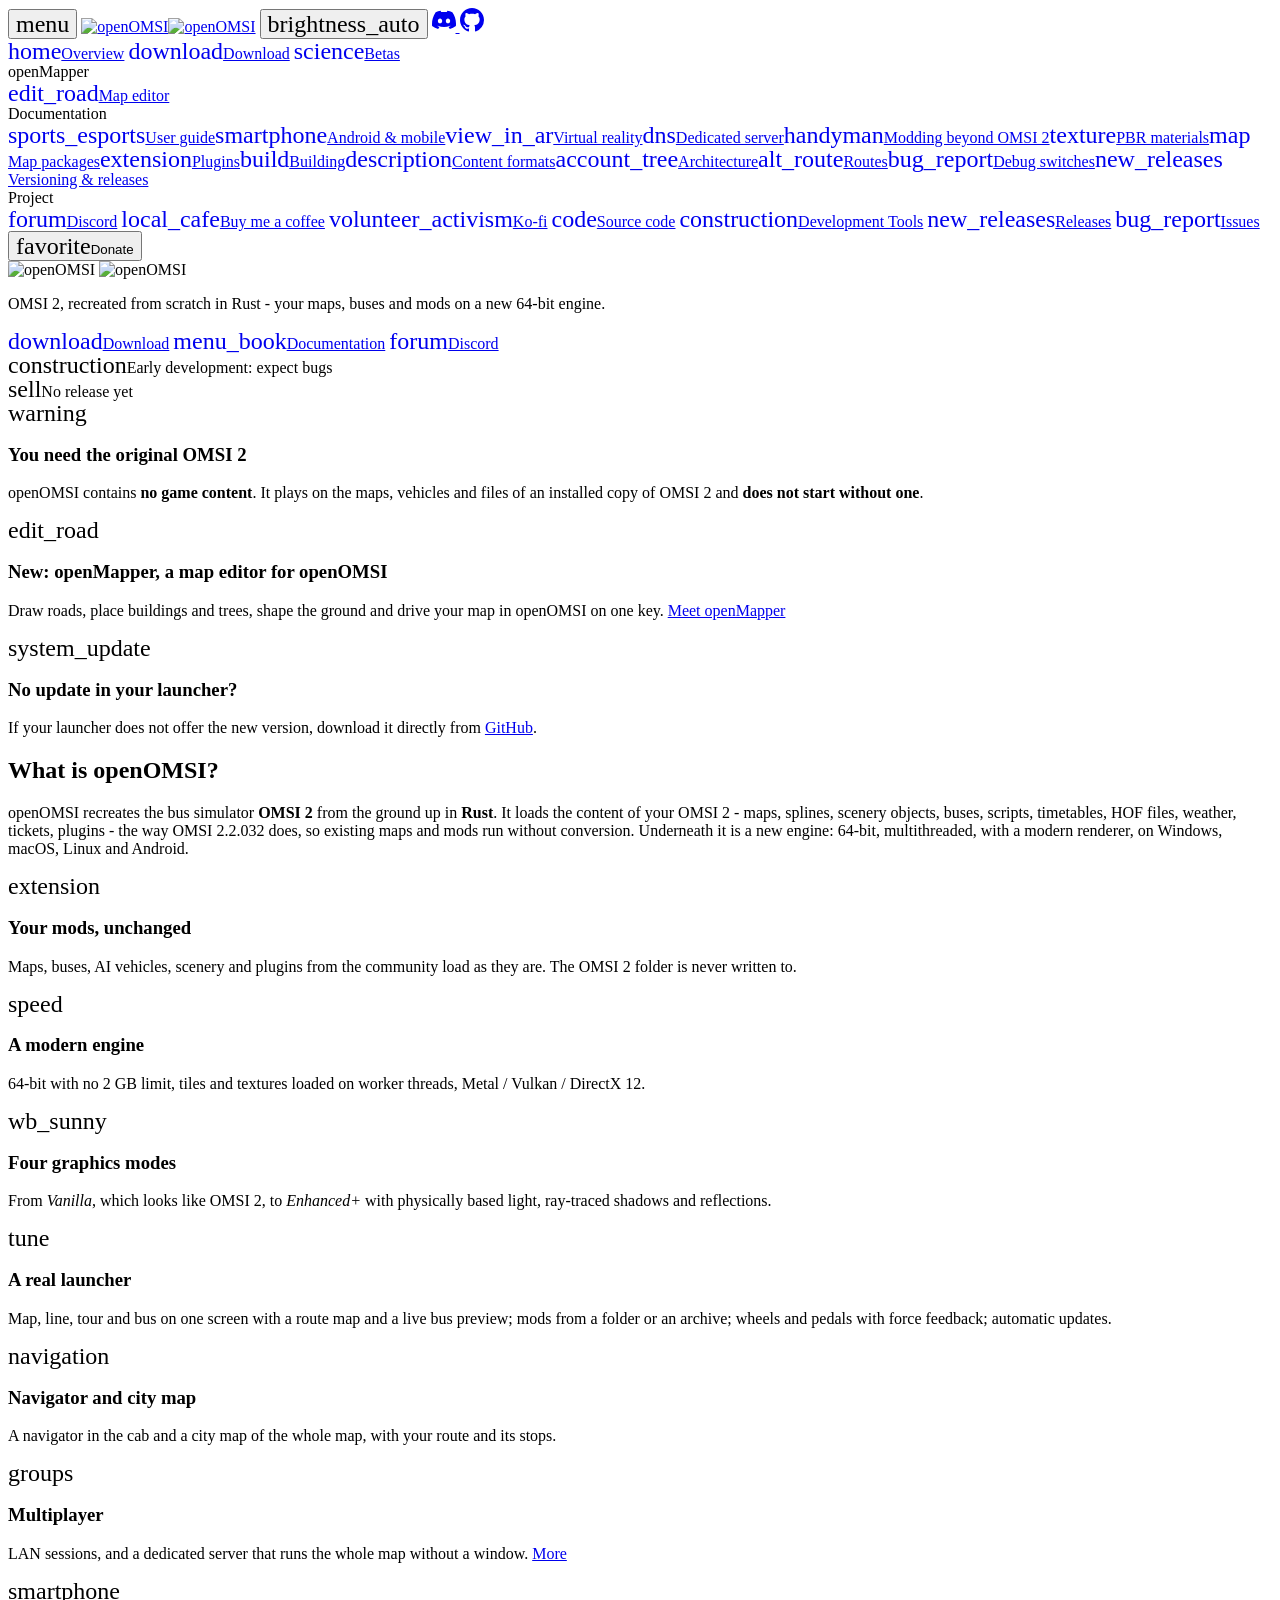
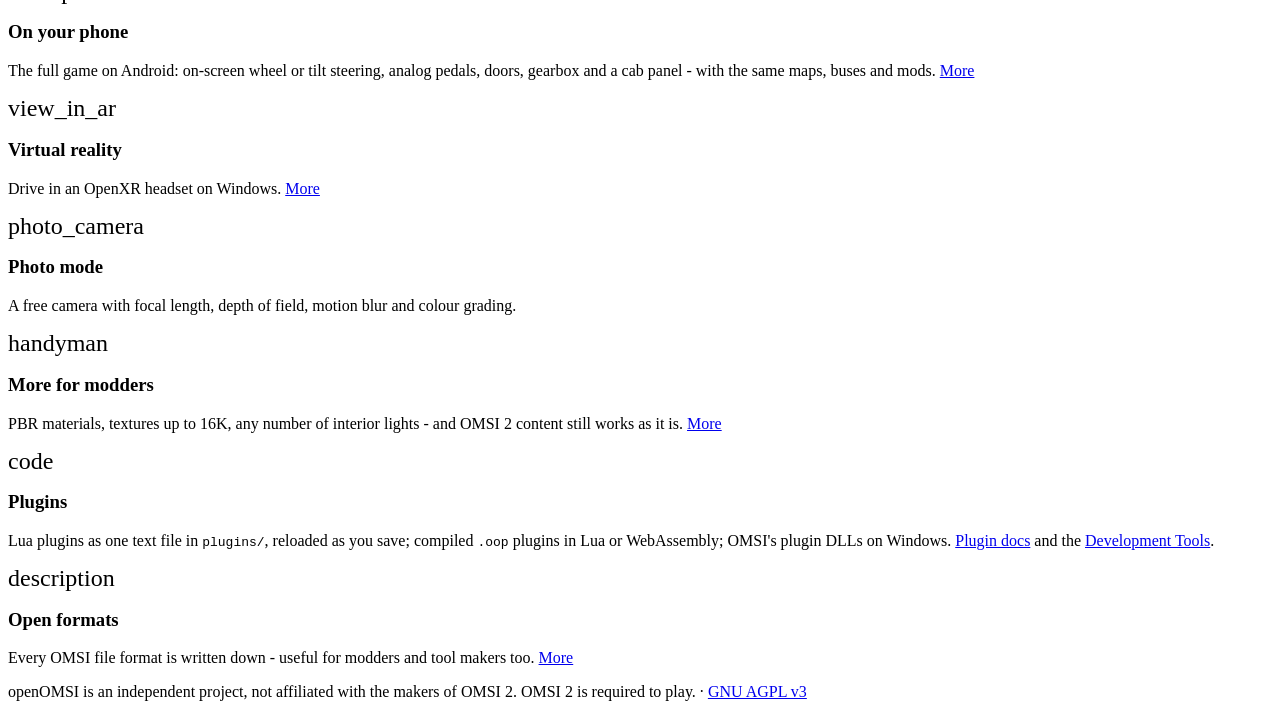
==== site/index.html @ 4a59f4c5 "Website: openMapper tab above Documentation, announcement on the overview" ====
<!doctype html>
<html lang="en">
<head>
<meta charset="utf-8">
<meta http-equiv="Content-Security-Policy" content="default-src 'self'; script-src 'self' https://cdn.jsdelivr.net/npm/marked@12.0.2/marked.min.js; style-src 'self' 'unsafe-inline' https://fonts.googleapis.com; font-src https://fonts.gstatic.com; img-src 'self' https:; connect-src 'self' https://api.github.com https://openomsi.savvabestbrother.workers.dev; object-src 'none'; base-uri 'none'; form-action 'none'">
<meta name="viewport" content="width=device-width, initial-scale=1">
<title>openOMSI</title>
<meta name="description" content="openOMSI: OMSI 2 recreated from scratch in Rust. Plays your OMSI 2 maps, buses and mods on a new 64-bit engine.">
<link rel="icon" type="image/svg+xml" href="assets/icon.svg">
<link rel="apple-touch-icon" href="assets/icon.png">
<link rel="preconnect" href="https://fonts.googleapis.com">
<link rel="preconnect" href="https://fonts.gstatic.com" crossorigin>
<link href="https://fonts.googleapis.com/css2?family=Inter:wght@100..900&family=Material+Icons&display=swap" rel="stylesheet">
<meta name="color-scheme" content="light dark">
<meta name="theme-color" content="#ffffff" media="(prefers-color-scheme: light)">
<meta name="theme-color" content="#1f2227" media="(prefers-color-scheme: dark)">
<script src="theme.js"></script>
<link rel="stylesheet" href="style.css">
</head>
<body>
<header class="appbar elevation-4">
  <button class="icon-btn" id="menu-btn" aria-label="Menu"><span class="material-icons">menu</span></button>
  <a href="#/" class="brand"><img class="logo-on-dark" src="assets/logos/openomsi-wordmark-light.svg" alt="openOMSI"><img class="logo-on-light" src="assets/logos/openomsi-wordmark-dark.svg" alt="openOMSI"></a>
  <span class="spacer"></span>
  <button class="icon-btn" id="theme-btn" type="button" aria-label="Theme" title="Theme"><span class="material-icons">brightness_auto</span></button>
  <a class="icon-btn" href="https://discord.gg/openomsi" aria-label="Discord" title="Discord">
    <svg viewBox="0 0 24 24" width="24" height="24" fill="currentColor" aria-hidden="true"><path d="M20.32 4.37A19.8 19.8 0 0 0 15.39 2.8a13.8 13.8 0 0 0-.63 1.3 18.4 18.4 0 0 0-5.52 0 13.2 13.2 0 0 0-.64-1.3 19.7 19.7 0 0 0-4.93 1.53C.53 9.05-.32 13.58.1 18.06a19.9 19.9 0 0 0 6.04 3.05 14.7 14.7 0 0 0 1.29-2.1 12.9 12.9 0 0 1-2.04-.97l.5-.39a14.2 14.2 0 0 0 12.22 0l.5.39c-.65.39-1.33.71-2.04.98.37.74.8 1.44 1.29 2.1a19.8 19.8 0 0 0 6.04-3.06c.5-5.18-.84-9.67-3.58-13.69zM8.02 15.33c-1.18 0-2.16-1.09-2.16-2.42s.95-2.42 2.16-2.42 2.18 1.09 2.16 2.42c0 1.33-.95 2.42-2.16 2.42zm7.97 0c-1.18 0-2.16-1.09-2.16-2.42s.95-2.42 2.16-2.42 2.18 1.09 2.16 2.42c0 1.33-.94 2.42-2.16 2.42z"/></svg>
  </a>
  <a class="icon-btn" href="https://github.com/openOMSI-org/openOMSI" aria-label="GitHub" title="GitHub">
    <svg viewBox="0 0 16 16" width="24" height="24" fill="currentColor" aria-hidden="true"><path d="M8 0C3.58 0 0 3.58 0 8c0 3.54 2.29 6.53 5.47 7.59.4.07.55-.17.55-.38 0-.19-.01-.82-.01-1.49-2.01.37-2.53-.49-2.69-.94-.09-.23-.48-.94-.82-1.13-.28-.15-.68-.52-.01-.53.63-.01 1.08.58 1.23.82.72 1.21 1.87.87 2.33.66.07-.52.28-.87.51-1.07-1.78-.2-3.64-.89-3.64-3.95 0-.87.31-1.59.82-2.15-.08-.2-.36-1.02.08-2.12 0 0 .67-.21 2.2.82.64-.18 1.32-.27 2-.27.68 0 1.36.09 2 .27 1.53-1.04 2.2-.82 2.2-.82.44 1.1.16 1.92.08 2.12.51.56.82 1.27.82 2.15 0 3.07-1.87 3.75-3.65 3.95.29.25.54.73.54 1.48 0 1.07-.01 1.93-.01 2.2 0 .21.15.46.55.38A8.013 8.013 0 0016 8c0-4.42-3.58-8-8-8z"/></svg>
  </a>
</header>

<nav class="drawer" id="drawer">
  <div class="drawer-section">
    <a href="#/" data-route="/"><span class="material-icons">home</span>Overview</a>
    <a href="#/download" data-route="/download"><span class="material-icons">download</span>Download</a>
    <a href="#/beta" data-route="/beta"><span class="material-icons">science</span>Betas</a>
  </div>
  <div class="drawer-subheader">openMapper</div>
  <div class="drawer-section">
    <a href="#/mapper" data-route="/mapper"><span class="material-icons">edit_road</span>Map editor</a>
  </div>
  <div class="drawer-subheader">Documentation</div>
  <div class="drawer-section" id="doc-links"></div>
  <div class="drawer-subheader">Project</div>
  <div class="drawer-section">
    <a href="https://discord.gg/openomsi"><span class="material-icons">forum</span>Discord</a>
    <a href="https://buymeacoffee.com/usonskyyy" target="_blank" rel="noopener"><span class="material-icons">local_cafe</span>Buy me a coffee</a>
    <a href="https://ko-fi.com/usonance" target="_blank" rel="noopener"><span class="material-icons">volunteer_activism</span>Ko-fi</a>
    <a href="https://github.com/openOMSI-org/openOMSI"><span class="material-icons">code</span>Source code</a>
    <a href="https://github.com/openOMSI-org/openOMSI-Development-Tools"><span class="material-icons">construction</span>Development Tools</a>
    <a href="#/releases" data-route="/releases"><span class="material-icons">new_releases</span>Releases</a>
    <a href="#/issues" data-route="/issues"><span class="material-icons">bug_report</span>Issues</a>
  </div>
</nav>
<div class="scrim" id="scrim"></div>

<div class="donate" id="donate">
  <div class="donate-menu elevation-4" id="donate-menu" role="menu" aria-labelledby="donate-button" hidden>
    <a role="menuitem" href="https://buymeacoffee.com/usonskyyy" target="_blank" rel="noopener"><span class="donate-icon" aria-hidden="true">☕</span>Buy Me a Coffee</a>
    <a role="menuitem" href="https://ko-fi.com/usonance" target="_blank" rel="noopener"><span class="material-icons donate-icon" aria-hidden="true">volunteer_activism</span>Ko-fi</a>
  </div>
  <button class="donate-fab elevation-4" id="donate-button" type="button" aria-haspopup="menu" aria-expanded="false" aria-controls="donate-menu" title="Support openOMSI">
    <span class="material-icons" aria-hidden="true">favorite</span><span class="donate-text">Donate</span>
  </button>
</div>

<main id="main">
  <div id="view"></div>
  <footer class="footer">
    openOMSI is an independent project, not affiliated with the makers of OMSI 2.
    OMSI&nbsp;2 is required to play. · <a href="https://github.com/openOMSI-org/openOMSI/blob/main/LICENSE">GNU AGPL v3</a>
  </footer>
</main>

<template id="home">
  <section class="hero">
    <img class="hero-logo logo-on-dark" src="assets/logos/openomsi-wordmark-light.svg" alt="openOMSI">
    <img class="hero-logo logo-on-light" src="assets/logos/openomsi-wordmark-dark.svg" alt="openOMSI">
    <p class="hero-text">OMSI&nbsp;2, recreated from scratch in Rust - your maps, buses and mods on a new 64-bit engine.</p>
    <div class="hero-actions">
      <a class="btn btn-contained" href="#/download"><span class="material-icons">download</span>Download</a>
      <a class="btn btn-outlined" href="#/docs/USER_GUIDE"><span class="material-icons">menu_book</span>Documentation</a>
      <a class="btn btn-outlined btn-discord" href="https://discord.gg/openomsi"><span class="material-icons">forum</span>Discord</a>
    </div>
    <div class="chip chip-warn"><span class="material-icons">construction</span><span>Early development: expect bugs</span></div>
    <div class="chip" id="version-chip"><span class="material-icons">sell</span><span>latest version…</span></div>
    <div class="chip chip-live" id="players-chip" hidden><span class="material-icons">sports_esports</span><span></span></div>
  </section>

  <div class="content">
    <div class="card card-warning elevation-2">
      <span class="material-icons card-icon">warning</span>
      <div>
        <h3>You need the original OMSI&nbsp;2</h3>
        <p>openOMSI contains <b>no game content</b>. It plays on the maps, vehicles and files of an installed
        copy of OMSI&nbsp;2 and <b>does not start without one</b>.</p>
      </div>
    </div>
    <div class="card card-warning elevation-2">
      <span class="material-icons card-icon">edit_road</span>
      <div><h3>New: openMapper, a map editor for openOMSI</h3><p>Draw roads, place buildings and trees, shape the ground and drive your map in openOMSI on one key. <a href="#/mapper">Meet openMapper</a></p></div>
    </div>
    <div class="card card-warning elevation-2">
      <span class="material-icons card-icon">system_update</span>
      <div><h3>No update in your launcher?</h3><p>If your launcher does not offer the new version, download it directly from <a href="https://github.com/openOMSI-org/openOMSI/releases/latest">GitHub</a>.</p></div>
    </div>

    <h2 class="section-title">What is openOMSI?</h2>
    <p class="lead">openOMSI recreates the bus simulator <b>OMSI&nbsp;2</b> from the ground up in
    <b>Rust</b>. It loads the content of your OMSI&nbsp;2 - maps, splines, scenery objects, buses, scripts,
    timetables, HOF files, weather, tickets, plugins - the way OMSI&nbsp;2.2.032 does, so existing maps and
    mods run without conversion. Underneath it is a new engine: 64-bit, multithreaded, with a modern renderer,
    on Windows, macOS, Linux and Android.</p>

    <div class="grid">
      <div class="card elevation-1"><span class="material-icons card-icon">extension</span><h3>Your mods, unchanged</h3><p>Maps, buses, AI vehicles, scenery and plugins from the community load as they are. The OMSI&nbsp;2 folder is never written to.</p></div>
      <div class="card elevation-1"><span class="material-icons card-icon">speed</span><h3>A modern engine</h3><p>64-bit with no 2&nbsp;GB limit, tiles and textures loaded on worker threads, Metal / Vulkan / DirectX&nbsp;12.</p></div>
      <div class="card elevation-1"><span class="material-icons card-icon">wb_sunny</span><h3>Four graphics modes</h3><p>From <i>Vanilla</i>, which looks like OMSI&nbsp;2, to <i>Enhanced+</i> with physically based light, ray-traced shadows and reflections.</p></div>
      <div class="card elevation-1"><span class="material-icons card-icon">tune</span><h3>A real launcher</h3><p>Map, line, tour and bus on one screen with a route map and a live bus preview; mods from a folder or an archive; wheels and pedals with force feedback; automatic updates.</p></div>
      <div class="card elevation-1"><span class="material-icons card-icon">navigation</span><h3>Navigator and city map</h3><p>A navigator in the cab and a city map of the whole map, with your route and its stops.</p></div>
      <div class="card elevation-1"><span class="material-icons card-icon">groups</span><h3>Multiplayer</h3><p>LAN sessions, and a dedicated server that runs the whole map without a window. <a href="#/docs/SERVER">More</a></p></div>
      <div class="card elevation-1"><span class="material-icons card-icon">smartphone</span><h3>On your phone</h3><p>The full game on Android: on-screen wheel or tilt steering, analog pedals, doors, gearbox and a cab panel - with the same maps, buses and mods. <a href="#/docs/ANDROID">More</a></p></div>
      <div class="card elevation-1"><span class="material-icons card-icon">view_in_ar</span><h3>Virtual reality</h3><p>Drive in an OpenXR headset on Windows. <a href="#/docs/VR">More</a></p></div>
      <div class="card elevation-1"><span class="material-icons card-icon">photo_camera</span><h3>Photo mode</h3><p>A free camera with focal length, depth of field, motion blur and colour grading.</p></div>
      <div class="card elevation-1"><span class="material-icons card-icon">handyman</span><h3>More for modders</h3><p>PBR materials, textures up to 16K, any number of interior lights - and OMSI&nbsp;2 content still works as it is. <a href="#/docs/MODDING">More</a></p></div>
      <div class="card elevation-1"><span class="material-icons card-icon">code</span><h3>Plugins</h3><p>Lua plugins as one text file in <code>plugins/</code>, reloaded as you save; compiled <code>.oop</code> plugins in Lua or WebAssembly; OMSI's plugin DLLs on Windows. <a href="#/docs/PLUGINS">Plugin docs</a> and the <a href="https://github.com/openOMSI-org/openOMSI-Development-Tools">Development Tools</a>.</p></div>
      <div class="card elevation-1"><span class="material-icons card-icon">description</span><h3>Open formats</h3><p>Every OMSI file format is written down - useful for modders and tool makers too. <a href="#/docs/FORMATS">More</a></p></div>
    </div>
  </div>
</template>

<template id="mapper">
  <div class="content">
    <h1>openMapper</h1>
    <p class="lead">A simple map editor for openOMSI. Draw roads with a couple of clicks, place buildings and trees from a visual catalogue, shape and paint the ground, and drive your map in openOMSI with a single button. It is built for anyone to pick up, not just experienced map makers.</p>
    <div class="card card-warning elevation-2">
      <span class="material-icons card-icon">construction</span>
      <div><h3>Early release: expect bugs</h3><p>openMapper is new. Things may be missing, broken or change between versions, and a map you care about deserves a copy (saving keeps the last ten versions). Report problems on <a href="https://github.com/openOMSI-org/openMapper/issues">GitHub</a> or on <a href="https://discord.gg/openomsi">Discord</a>.</p></div>
    </div>
    <div class="card card-warning elevation-2">
      <span class="material-icons card-icon">warning</span>
      <div><h3>You need the original OMSI&nbsp;2</h3><p>Maps are built from the content of an installed OMSI&nbsp;2 (Steam or retail), which is never written to. Maps and imported assets go into openOMSI's content folder.</p></div>
    </div>

    <h2 class="section-title">What it can do</h2>
    <div class="grid">
      <div class="card elevation-1"><span class="material-icons card-icon">edit_road</span><h3>Roads and junctions</h3><p>Two clicks make a road; junctions, traffic lights, crossings, switches and roundabouts come by themselves.</p></div>
      <div class="card elevation-1"><span class="material-icons card-icon">park</span><h3>Objects and plants</h3><p>A visual catalogue of the installation's buildings, trees and splines, lining up with roads, and a plant brush.</p></div>
      <div class="card elevation-1"><span class="material-icons card-icon">terrain</span><h3>Terrain and paint</h3><p>Sculpting brushes, ramps, height maps, ground texture painting, tiles and water.</p></div>
      <div class="card elevation-1"><span class="material-icons card-icon">public</span><h3>Real places</h3><p>Satellite imagery, terrain heights and OpenStreetMap: roads, stops, lines, buildings, trees and water.</p></div>
      <div class="card elevation-1"><span class="material-icons card-icon">alt_route</span><h3>Lines and traffic</h3><p>Timetable, tours, depot files, AI traffic and paths.</p></div>
      <div class="card elevation-1"><span class="material-icons card-icon">view_in_ar</span><h3>Your own models</h3><p>Import glTF, FBX, OBJ and more, edit meshes, make materials and PBR maps, and export.</p></div>
      <div class="card elevation-1"><span class="material-icons card-icon">play_circle</span><h3>Check and drive</h3><p>A map check, the game's own checks, safe saving with earlier versions, and a test drive in openOMSI on one key (<code>F5</code>).</p></div>
    </div>

    <h2 class="section-title">Download</h2>
    <p class="lead" id="mp-version">Loading the latest release…</p>
    <div class="grid" id="mp-grid"></div>
    <ul class="steps">
      <li><b>Windows:</b> unpack the zip and run <code>openmapper.exe</code>. Nothing else is needed.</li>
      <li><b>macOS:</b> unpack the zip and move <code>openMapper.app</code> to Applications. The app is not notarised: the first time, right-click it and choose <i>Open</i>.</li>
      <li><b>Linux:</b> unpack the archive and run <code>./openmapper</code>. It needs GTK 3 for the file dialogs and a Vulkan or OpenGL driver.</li>
    </ul>

    <h2 class="section-title">Learn more</h2>
    <p>
      <a class="btn btn-contained" href="https://github.com/openOMSI-org/openMapper/blob/main/docs/TUTORIAL.md"><span class="material-icons">school</span>Your first map</a>
      <a class="btn btn-outlined" href="https://github.com/openOMSI-org/openMapper/blob/main/docs/FEATURES.md"><span class="material-icons">list</span>All features and controls</a>
      <a class="btn btn-outlined" href="https://github.com/openOMSI-org/openMapper"><span class="material-icons">code</span>Source code</a>
      <a class="btn btn-outlined" href="https://github.com/openOMSI-org/openMapper/releases"><span class="material-icons">new_releases</span>Releases</a>
    </p>
  </div>
</template>

<template id="download">
  <div class="content">
    <h1>Download</h1>
    <p class="lead" id="dl-channel">The stable release is recommended for everyday use. To try upcoming changes, visit <a href="#/beta">Beta downloads</a>.</p>
    <div class="card card-warning elevation-2">
      <span class="material-icons card-icon">construction</span>
      <div><h3 id="dl-warning-title">Early development: expect bugs</h3><p id="dl-warning-text">openOMSI is in an early stage of development. Things may be missing or broken, and may change between versions. Please report problems on the <a href="#/issues">Issues</a> page.</p></div>
    </div>
    <div class="card card-warning elevation-2">
      <span class="material-icons card-icon">warning</span>
      <div><h3>OMSI&nbsp;2 is required</h3><p>Install the original OMSI&nbsp;2 first. The launcher usually finds it; if not, choose its folder (the one with <code>maps</code> and <code>Vehicles</code>) under <b>Setup</b>.</p></div>
    </div>
    <div class="card card-warning elevation-2">
      <span class="material-icons card-icon">system_update</span>
      <div><h3>No update in your launcher?</h3><p>If your launcher does not offer the new version, download it directly from <a id="dl-github" href="https://github.com/openOMSI-org/openOMSI/releases/latest">GitHub</a>.</p></div>
    </div>
    <p class="lead" id="dl-version">Loading the latest release…</p>
    <div class="grid" id="dl-grid"></div>
    <h2 class="section-title">Installing</h2>
    <ul class="steps">
      <li><b>Windows:</b> run the setup: it installs openOMSI for you, with no administrator rights. The <i>Portable .zip</i> goes into a folder of your own (not <code>Program Files</code>); run <code>openomsi.exe</code> there. SmartScreen may warn about an unknown app: <i>More info</i> → <i>Run anyway</i>. Not sure which one? Almost every PC is <b>x64</b>; <b>ARM</b> is only for Snapdragon laptops.</li>
      <li><b>macOS:</b> open the <code>.dmg</code>, drag <code>openOMSI.app</code> onto Applications and open it. The first time macOS may refuse an app from the internet: right-click → <i>Open</i> → <i>Open</i>, or run <code>xattr -dr com.apple.quarantine openOMSI.app</code> once. <b>Apple silicon</b> for M1 and newer, <b>Intel</b> for older Macs.</li>
      <li><b>Linux:</b> unpack and run <code>./openomsi</code> (<code>chmod +x openomsi</code> if it does not start). Needs Vulkan or OpenGL drivers and <b>WebKitGTK 4.1</b> for the launcher window (<code>libwebkit2gtk-4.1-0</code> on Debian/Ubuntu, <code>webkit2gtk4.1</code> on Fedora, <code>webkit2gtk-4.1</code> on Arch).</li>
      <li><b>Android:</b> install the <code>.apk</code>, allow access to all files, copy the whole OMSI&nbsp;2 folder to <code>openOMSI/OMSI 2</code> on the phone - see <a href="#/docs/ANDROID">Android</a>.</li>
      <li><b>Dedicated server:</b> only for hosting a multiplayer session without playing on that machine - to play, take the game above. See <a href="#/docs/SERVER">Dedicated server</a>.</li>
      <li>Mods are installed on the launcher's <b>Mods</b> page (a folder, <code>.zip</code>, <code>.7z</code> or <code>.rar</code>) or put into the <code>Mods</code> folder next to the game. The original OMSI&nbsp;2 folder is never changed.</li>
      <li>Updates: the launcher offers new versions at the start. <b>Settings → General → Updates</b> chooses Stable or Beta.</li>
    </ul>
    <p>All versions: <a href="#/releases">Releases</a>. Versions are numbered <code>MAJOR.MINOR.PATCH</code> - see <a href="#/docs/VERSIONING">Versioning</a>.</p>
  </div>
</template>

<script src="https://cdn.jsdelivr.net/npm/marked@12.0.2/marked.min.js" integrity="sha384-/TQbtLCAerC3jgaim+N78RZSDYV7ryeoBCVqTuzRrFec2akfBkHS7ACQ3PQhvMVi" crossorigin="anonymous"></script>
<script src="app.js"></script>
</body>
</html>
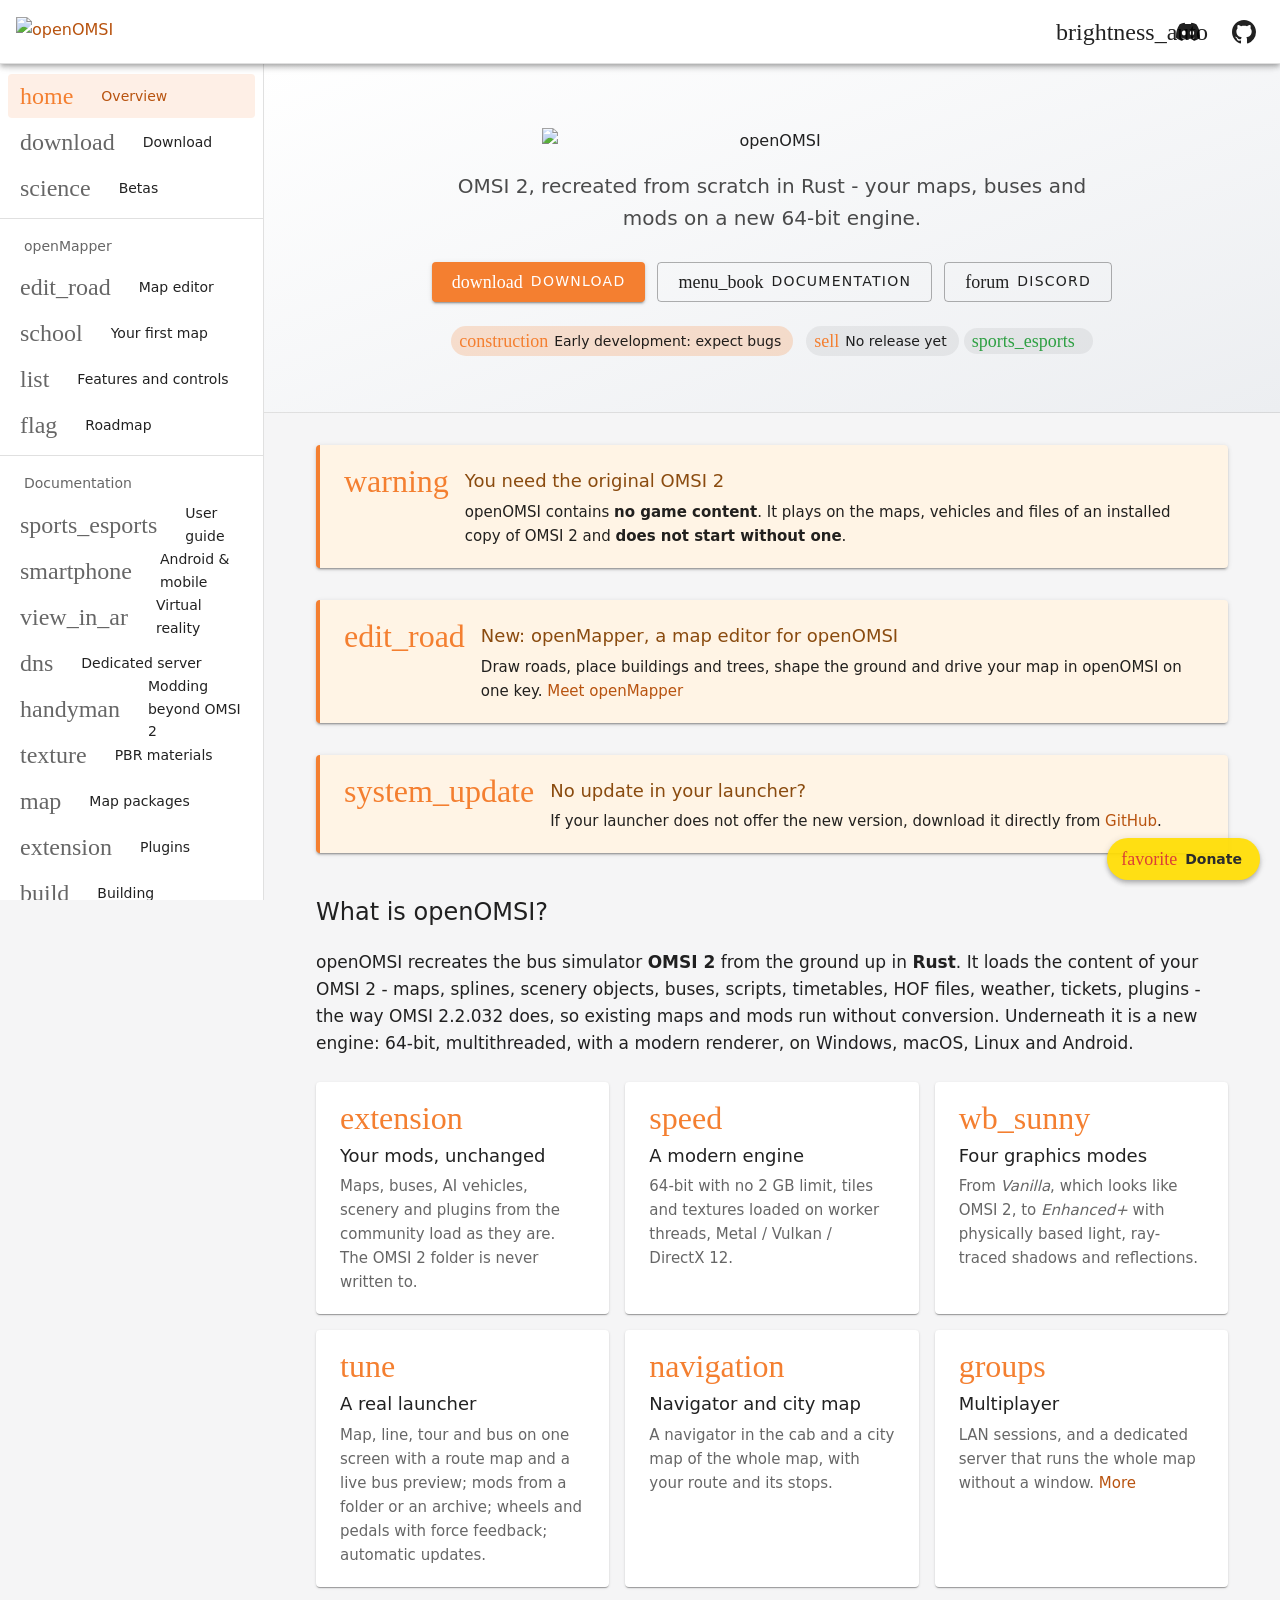
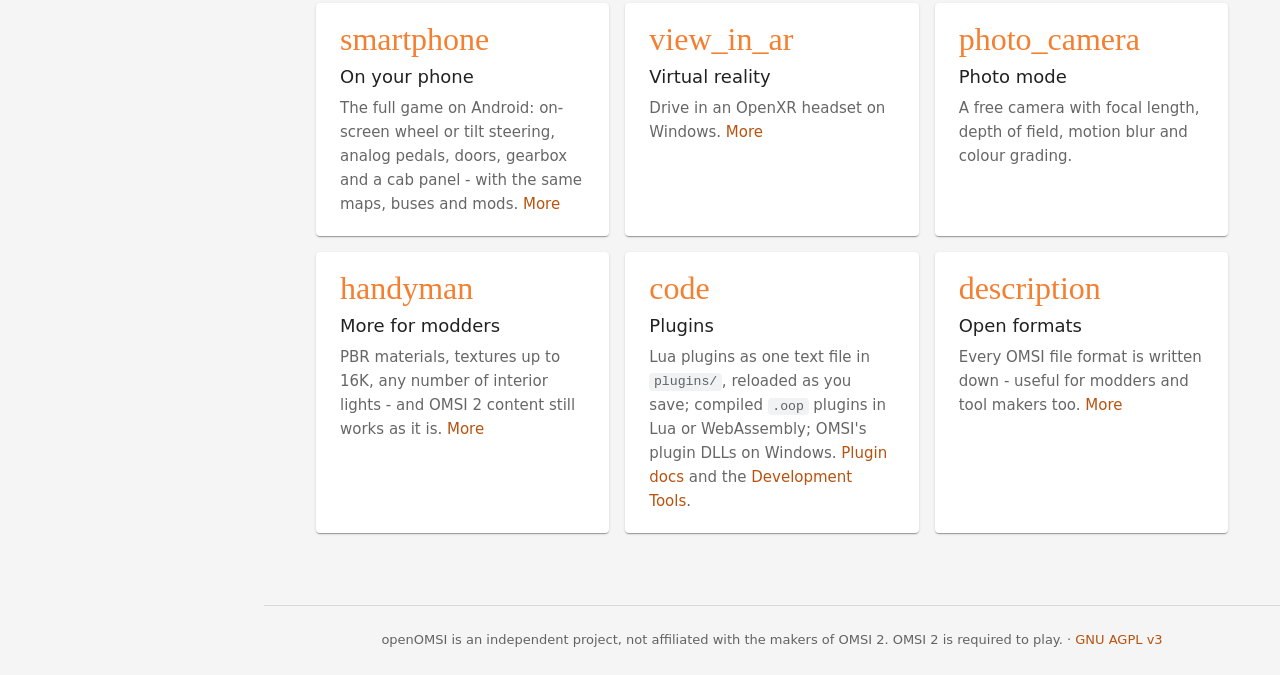
==== commit 87efb53c: "Website: openMapper docs pages, New markers that expire on 2026-11-23" ====
--- a/site/index.html
+++ b/site/index.html
@@ -2,7 +2,7 @@
 <html lang="en">
 <head>
 <meta charset="utf-8">
-<meta http-equiv="Content-Security-Policy" content="default-src 'self'; script-src 'self' https://cdn.jsdelivr.net/npm/marked@12.0.2/marked.min.js; style-src 'self' 'unsafe-inline' https://fonts.googleapis.com; font-src https://fonts.gstatic.com; img-src 'self' https:; connect-src 'self' https://api.github.com https://openomsi.savvabestbrother.workers.dev; object-src 'none'; base-uri 'none'; form-action 'none'">
+<meta http-equiv="Content-Security-Policy" content="default-src 'self'; script-src 'self' https://cdn.jsdelivr.net/npm/marked@12.0.2/marked.min.js; style-src 'self' 'unsafe-inline' https://fonts.googleapis.com; font-src https://fonts.gstatic.com; img-src 'self' https:; connect-src 'self' https://api.github.com https://raw.githubusercontent.com https://openomsi.savvabestbrother.workers.dev; object-src 'none'; base-uri 'none'; form-action 'none'">
 <meta name="viewport" content="width=device-width, initial-scale=1">
 <title>openOMSI</title>
 <meta name="description" content="openOMSI: OMSI 2 recreated from scratch in Rust. Plays your OMSI 2 maps, buses and mods on a new 64-bit engine.">
@@ -38,8 +38,8 @@
     <a href="#/beta" data-route="/beta"><span class="material-icons">science</span>Betas</a>
   </div>
   <div class="drawer-subheader">openMapper</div>
-  <div class="drawer-section">
-    <a href="#/mapper" data-route="/mapper"><span class="material-icons">edit_road</span>Map editor</a>
+  <div class="drawer-section" id="mapper-links">
+    <a href="#/mapper" data-route="/mapper"><span class="material-icons">edit_road</span>Map editor<span class="new-badge" id="mapper-badge" hidden>New</span></a>
   </div>
   <div class="drawer-subheader">Documentation</div>
   <div class="drawer-section" id="doc-links"></div>
@@ -98,7 +98,7 @@
         copy of OMSI&nbsp;2 and <b>does not start without one</b>.</p>
       </div>
     </div>
-    <div class="card card-warning elevation-2">
+    <div class="card card-warning elevation-2" id="mapper-news" hidden>
       <span class="material-icons card-icon">edit_road</span>
       <div><h3>New: openMapper, a map editor for openOMSI</h3><p>Draw roads, place buildings and trees, shape the ground and drive your map in openOMSI on one key. <a href="#/mapper">Meet openMapper</a></p></div>
     </div>
@@ -166,8 +166,8 @@
 
     <h2 class="section-title">Learn more</h2>
     <p>
-      <a class="btn btn-contained" href="https://github.com/openOMSI-org/openMapper/blob/main/docs/TUTORIAL.md"><span class="material-icons">school</span>Your first map</a>
-      <a class="btn btn-outlined" href="https://github.com/openOMSI-org/openMapper/blob/main/docs/FEATURES.md"><span class="material-icons">list</span>All features and controls</a>
+      <a class="btn btn-contained" href="#/mapper/docs/TUTORIAL"><span class="material-icons">school</span>Your first map</a>
+      <a class="btn btn-outlined" href="#/mapper/docs/FEATURES"><span class="material-icons">list</span>All features and controls</a>
       <a class="btn btn-outlined" href="https://github.com/openOMSI-org/openMapper"><span class="material-icons">code</span>Source code</a>
       <a class="btn btn-outlined" href="https://github.com/openOMSI-org/openMapper/releases"><span class="material-icons">new_releases</span>Releases</a>
     </p>
--- a/site/style.css
+++ b/site/style.css
@@ -0,0 +1,317 @@
+/* openOMSI website - Material Design 2 */
+:root {
+  --primary: #f47f30;
+  --primary-dark: #d9661a;
+  --on-primary: #fff;
+  --surface: #ffffff;
+  --background: #f5f5f6;
+  --on-surface: rgba(0, 0, 0, .87);
+  --on-surface-solid: #000;
+  --secondary-text: rgba(0, 0, 0, .6);
+  --divider: rgba(0, 0, 0, .12);
+  --code-bg: #f1f2f4;
+  --warning-bg: #fff4e5;
+  --warning-fg: #8a4b0f;
+  --hover: rgba(0, 0, 0, .05);
+  --selected: rgba(244, 127, 48, .12);
+  /* text in the brand colour: #d9661a is only 3.2:1 on white, this one 4.9:1 */
+  --link: #b8530f;
+  --accent-text: #b8530f;
+  --appbar: #ffffff;
+  --appbar-fg: rgba(0, 0, 0, .87);
+  --appbar-border: rgba(0, 0, 0, .12);
+  --hero-bg: linear-gradient(160deg, #ffffff 0%, #eceef1 100%);
+  --hero-fg: rgba(0, 0, 0, .87);
+  --hero-sub: rgba(0, 0, 0, .7);
+  --chip-bg: rgba(0, 0, 0, .06);
+  --outline: rgba(0, 0, 0, .3);
+  /* GitHub label colours are mixed towards this for their text, so a pale label
+     (enhancement, question) stays readable on white and a dark one on black */
+  --label-ink: #000;
+  --st-closed: #8250df;
+  --logo-on-dark: none;
+  --logo-on-light: block;
+  --drawer-w: 264px;
+  color-scheme: light;
+}
+/* dark: by the system setting unless the visitor picked light, or picked dark */
+@media (prefers-color-scheme: dark) {
+  :root:not([data-theme="light"]) {
+    --surface: #24272c;
+    --background: #181a1e;
+    --on-surface: rgba(255, 255, 255, .87);
+    --on-surface-solid: #fff;
+    --secondary-text: rgba(255, 255, 255, .64);
+    --divider: rgba(255, 255, 255, .12);
+    --code-bg: #2d3138;
+    --warning-bg: #3a2a18;
+    --warning-fg: #ffc48f;
+    --hover: rgba(255, 255, 255, .06);
+    --selected: rgba(244, 127, 48, .16);
+    --link: #f8924d;
+    --accent-text: #f8924d;
+    --appbar: #1f2227;
+    --appbar-fg: #fff;
+    --appbar-border: transparent;
+    --hero-bg: linear-gradient(160deg, #2d3138 0%, #14161a 100%);
+    --hero-fg: #fff;
+    --hero-sub: rgba(255, 255, 255, .85);
+    --chip-bg: rgba(255, 255, 255, .12);
+    --outline: rgba(255, 255, 255, .5);
+    --label-ink: #fff;
+    --st-closed: #a371f7;
+    --logo-on-dark: block;
+    --logo-on-light: none;
+    color-scheme: dark;
+  }
+}
+:root[data-theme="dark"] {
+  --surface: #24272c;
+  --background: #181a1e;
+  --on-surface: rgba(255, 255, 255, .87);
+  --on-surface-solid: #fff;
+  --secondary-text: rgba(255, 255, 255, .64);
+  --divider: rgba(255, 255, 255, .12);
+  --code-bg: #2d3138;
+  --warning-bg: #3a2a18;
+  --warning-fg: #ffc48f;
+  --hover: rgba(255, 255, 255, .06);
+  --selected: rgba(244, 127, 48, .16);
+  --link: #f8924d;
+  --accent-text: #f8924d;
+  --appbar: #1f2227;
+  --appbar-fg: #fff;
+  --appbar-border: transparent;
+  --hero-bg: linear-gradient(160deg, #2d3138 0%, #14161a 100%);
+  --hero-fg: #fff;
+  --hero-sub: rgba(255, 255, 255, .85);
+  --chip-bg: rgba(255, 255, 255, .12);
+  --outline: rgba(255, 255, 255, .5);
+  --label-ink: #fff;
+  --st-closed: #a371f7;
+  --logo-on-dark: block;
+  --logo-on-light: none;
+  color-scheme: dark;
+}
+* { box-sizing: border-box; }
+html { scroll-padding-top: 80px; }
+body {
+  margin: 0;
+  font: 400 16px/1.6 Inter, system-ui, sans-serif;
+  color: var(--on-surface);
+  background: var(--background);
+  -webkit-font-smoothing: antialiased;
+}
+a { color: var(--link); text-decoration: none; }
+a:hover { text-decoration: underline; }
+code, pre { font-family: ui-monospace, "SF Mono", Menlo, Consolas, monospace; font-size: .88em; }
+code { background: var(--code-bg); padding: .1em .35em; border-radius: 4px; }
+pre { background: var(--code-bg); padding: 14px 16px; border-radius: 4px; overflow-x: auto; line-height: 1.45; max-width: 100%; }
+pre code { background: none; padding: 0; overflow-wrap: normal; }
+img, video { max-width: 100%; height: auto; }
+.logo-on-dark { display: var(--logo-on-dark) !important; }
+.logo-on-light { display: var(--logo-on-light) !important; }
+.material-icons { font-size: 24px; line-height: 1; vertical-align: middle; }
+.elevation-1 { box-shadow: 0 2px 1px -1px rgba(0,0,0,.2), 0 1px 1px 0 rgba(0,0,0,.14), 0 1px 3px 0 rgba(0,0,0,.12); }
+.elevation-2 { box-shadow: 0 3px 1px -2px rgba(0,0,0,.2), 0 2px 2px 0 rgba(0,0,0,.14), 0 1px 5px 0 rgba(0,0,0,.12); }
+.elevation-4 { box-shadow: 0 2px 4px -1px rgba(0,0,0,.2), 0 4px 5px 0 rgba(0,0,0,.14), 0 1px 10px 0 rgba(0,0,0,.12); }
+
+/* top app bar */
+.appbar {
+  position: fixed; inset: 0 0 auto 0; height: 64px; z-index: 20;
+  display: flex; align-items: center; gap: 8px; padding: 0 12px;
+  background: var(--appbar); color: var(--appbar-fg); border-bottom: 1px solid var(--appbar-border);
+}
+.brand img { height: 30px; display: block; margin-left: 4px; }
+.spacer { flex: 1; }
+.icon-btn {
+  width: 48px; height: 48px; border: 0; border-radius: 50%; background: none; color: inherit;
+  display: inline-flex; align-items: center; justify-content: center; cursor: pointer;
+}
+.icon-btn:hover { background: var(--hover); text-decoration: none; }
+.icon-btn:focus-visible { outline: 2px solid var(--primary); outline-offset: -2px; }
+
+/* navigation drawer */
+.drawer {
+  position: fixed; top: 64px; bottom: 0; left: 0; width: var(--drawer-w); z-index: 15;
+  background: var(--surface); border-right: 1px solid var(--divider);
+  overflow-y: auto; padding: 8px 0; transition: transform .25s cubic-bezier(.4,0,.2,1);
+}
+.drawer-subheader { padding: 16px 24px 6px; font-size: 14px; font-weight: 500; color: var(--secondary-text); }
+.drawer-section { padding: 0 8px; }
+.drawer-section + .drawer-subheader { border-top: 1px solid var(--divider); margin-top: 8px; }
+.drawer a {
+  display: flex; align-items: center; gap: 28px; height: 44px; padding: 0 12px; margin: 2px 0;
+  border-radius: 4px; color: var(--on-surface); font-size: 14px; font-weight: 500;
+}
+.drawer a .material-icons { color: var(--secondary-text); }
+.drawer a:hover { background: var(--hover); text-decoration: none; }
+.drawer a.active { background: var(--selected); color: var(--accent-text); }
+.drawer a.active .material-icons { color: var(--primary); }
+.scrim { display: none; }
+#menu-btn { display: none; }
+
+main { margin-left: var(--drawer-w); padding-top: 64px; min-height: 100vh; display: flex; flex-direction: column; min-width: 0; }
+#view { flex: 1; min-width: 0; }
+.content { max-width: 960px; margin: 0 auto; padding: 32px 24px 48px; }
+.footer { padding: 24px; text-align: center; font-size: 13px; color: var(--secondary-text); border-top: 1px solid var(--divider); }
+
+/* hero */
+.hero {
+  background: var(--hero-bg); color: var(--hero-fg); border-bottom: 1px solid var(--appbar-border);
+  padding: 64px 24px 56px; text-align: center;
+}
+.hero-logo { width: min(460px, 86%); margin: 0 auto; }
+.hero-text { font-size: 20px; font-weight: 300; max-width: 640px; margin: 16px auto 28px; color: var(--hero-sub); }
+.hero-actions { display: flex; gap: 12px; justify-content: center; flex-wrap: wrap; }
+.chip {
+  display: inline-flex; align-items: center; gap: 6px; margin-top: 24px; padding: 4px 12px 4px 8px;
+  border-radius: 16px; background: var(--chip-bg); font-size: 14px;
+}
+.chip-warn { margin-right: 8px; background: rgba(244,127,48,.22); }
+.chip .material-icons { font-size: 18px; color: var(--primary); }
+
+/* buttons */
+.btn {
+  display: inline-flex; align-items: center; gap: 8px; height: 40px; padding: 0 20px;
+  border-radius: 4px; font-size: 14px; font-weight: 500; letter-spacing: .09em; text-transform: uppercase;
+  cursor: pointer; transition: box-shadow .2s, background .2s;
+}
+.btn:hover { text-decoration: none; }
+.btn .material-icons { font-size: 18px; }
+.btn-contained { background: var(--primary); color: var(--on-primary) !important; box-shadow: 0 3px 1px -2px rgba(0,0,0,.2), 0 2px 2px 0 rgba(0,0,0,.14), 0 1px 5px 0 rgba(0,0,0,.12); }
+.btn-contained:hover { background: var(--primary-dark); box-shadow: 0 2px 4px -1px rgba(0,0,0,.2), 0 4px 5px 0 rgba(0,0,0,.14), 0 1px 10px 0 rgba(0,0,0,.12); }
+.btn-outlined { border: 1px solid var(--outline); color: var(--on-surface) !important; }
+.btn-outlined:hover { background: var(--hover); }
+.btn:focus-visible { outline: 2px solid var(--primary); outline-offset: 2px; }
+
+/* cards */
+.card { background: var(--surface); border-radius: 4px; padding: 20px 24px; }
+.card h3 { margin: 8px 0 4px; font-size: 18px; font-weight: 500; }
+.card p { margin: 0; color: var(--secondary-text); font-size: 15px; }
+.card-icon { color: var(--primary); font-size: 32px; }
+.card-warning { display: flex; gap: 16px; align-items: flex-start; background: var(--warning-bg); border-left: 4px solid var(--primary); margin-bottom: 32px; }
+.card-warning h3 { margin-top: 2px; color: var(--warning-fg); }
+.card-warning p { color: var(--on-surface); }
+.grid { display: grid; grid-template-columns: repeat(auto-fill, minmax(260px, 1fr)); gap: 16px; margin: 24px 0; }
+.dl-card { display: flex; flex-direction: column; gap: 6px; }
+.dl-card .btn { margin-top: auto; align-self: flex-start; }
+.dl-card p:last-of-type { margin-bottom: 12px; }
+.section-title { font-size: 24px; font-weight: 400; margin: 40px 0 12px; }
+.lead { font-size: 17px; }
+.steps li { margin: 6px 0; }
+
+/* documentation (rendered Markdown) */
+.doc { background: var(--surface); border-radius: 4px; padding: 8px 40px 40px; overflow-wrap: break-word; }
+/* a long path or identifier in running text breaks instead of widening the whole page */
+.doc :not(pre) > code { overflow-wrap: anywhere; }
+h1 { line-height: 1.25; }
+.doc h1 { font-size: 34px; font-weight: 400; margin: 28px 0 16px; }
+.doc h2 { font-size: 24px; font-weight: 400; line-height: 1.3; margin: 40px 0 12px; padding-bottom: 6px; border-bottom: 1px solid var(--divider); }
+.doc h3 { font-size: 19px; font-weight: 500; line-height: 1.35; margin: 28px 0 8px; }
+.doc h2 a.anchor, .doc h3 a.anchor { opacity: 0; margin-left: 8px; font-size: .8em; }
+.doc h2:hover a.anchor, .doc h3:hover a.anchor { opacity: .6; }
+.doc table { border-collapse: collapse; width: 100%; margin: 16px 0; font-size: 14px; display: block; overflow-x: auto; }
+.doc th, .doc td { border-bottom: 1px solid var(--divider); padding: 8px 12px; text-align: left; vertical-align: top; }
+.doc th { font-weight: 500; color: var(--secondary-text); }
+.doc blockquote { margin: 16px 0; padding: 12px 16px; background: var(--warning-bg); border-left: 4px solid var(--primary); border-radius: 4px; }
+.doc blockquote p { margin: 0; }
+.doc img { max-width: 100%; height: auto; }
+.doc-toolbar { display: flex; justify-content: flex-end; padding-top: 16px; font-size: 14px; }
+.loading { padding: 48px; text-align: center; color: var(--secondary-text); }
+
+/* narrow screens: modal drawer */
+@media (max-width: 960px) {
+  #menu-btn { display: inline-flex; }
+  .drawer { transform: translateX(-100%); z-index: 30; top: 0; padding-top: 16px; }
+  .drawer.open { transform: none; box-shadow: 0 8px 10px -5px rgba(0,0,0,.2), 0 16px 24px 2px rgba(0,0,0,.14); }
+  .scrim.open { display: block; position: fixed; inset: 0; background: rgba(0,0,0,.32); z-index: 25; }
+  main { margin-left: 0; }
+  .doc { padding: 4px 16px 24px; }
+  .doc h1 { font-size: 28px; }
+  .doc h2 { font-size: 21px; }
+  .content { padding: 24px 16px 40px; }
+}
+@media (max-width: 600px) {
+  .hero { padding: 48px 16px 40px; }
+  .hero-text { font-size: 18px; }
+  .hero-actions { flex-direction: column; align-items: center; }
+  .hero-actions .btn { width: min(100%, 280px); justify-content: center; }
+  .card-warning { flex-direction: column; gap: 4px; padding: 16px; }
+  .grid { grid-template-columns: 1fr; }
+  /* room for the Donate pill, which floats over the end of the page */
+  .footer { padding-bottom: 80px; }
+  .release summary .spacer { display: none; }
+}
+
+/* releases and issues */
+.muted { color: var(--secondary-text); font-size: .875rem; }
+.label { display: inline-block; font-size: .75rem; font-weight: 500; padding: 1px 8px; border-radius: 999px; margin: 0 4px 0 0;
+  border: 1px solid color-mix(in srgb, var(--lc) 70%, var(--label-ink)); color: color-mix(in srgb, var(--lc) 45%, var(--label-ink));
+  background: color-mix(in srgb, var(--lc) 16%, transparent); vertical-align: 1px; white-space: nowrap; }
+.release { padding: 0; margin: 0 0 12px; display: block; overflow: hidden; }
+.release summary { display: flex; align-items: center; gap: 10px; flex-wrap: wrap; padding: 14px 18px; cursor: pointer; list-style: none; }
+.release summary::-webkit-details-marker { display: none; }
+.release summary .spacer { flex: 1; }
+.rel-tag { font-weight: 700; font-size: 1.1rem; }
+.rel-name { color: var(--secondary-text); }
+.rel-body { padding: 0 18px 4px; border-top: 1px solid var(--divider); }
+.rel-body h2 { font-size: 1.15rem; } .rel-body h3 { font-size: 1rem; }
+.assets { display: flex; flex-wrap: wrap; gap: 8px; padding: 12px 18px 16px; border-top: 1px solid var(--divider); }
+.asset { display: inline-flex; align-items: center; gap: 4px; padding: 6px 10px; border: 1px solid var(--divider); border-radius: 6px; font-size: .875rem; max-width: 100%; overflow-wrap: anywhere; }
+.asset .material-icons { font-size: 18px; } .asset small { color: var(--secondary-text); }
+.issue-bar { display: flex; gap: 12px; align-items: center; flex-wrap: wrap; margin: 8px 0 14px; }
+.tabs { display: inline-flex; border: 1px solid var(--divider); border-radius: 6px; overflow: hidden; }
+.tabs button { background: none; border: 0; padding: 8px 14px; color: var(--on-surface); font: inherit; cursor: pointer; }
+.tabs button.on { background: var(--selected); color: var(--accent-text); font-weight: 500; }
+.tabs button:not(.on):hover { background: var(--hover); }
+#iq { flex: 1; min-width: 180px; padding: 8px 12px; border: 1px solid var(--divider); border-radius: 6px; background: var(--surface); color: var(--on-surface); font: inherit; }
+.issue-list { padding: 0; display: block; }
+.issue-row { display: flex; gap: 10px; align-items: flex-start; padding: 12px 16px; border-bottom: 1px solid var(--divider); color: var(--on-surface); }
+.issue-row:last-child { border-bottom: 0; } .issue-row:hover { background: var(--hover); }
+.issue-main { flex: 1; min-width: 0; display: flex; flex-wrap: wrap; gap: 4px 6px; align-items: center; }
+.issue-main .muted { flex-basis: 100%; }
+.issue-title { font-weight: 500; overflow-wrap: anywhere; }
+.st-open { color: #2da44e; } .st-closed { color: var(--st-closed); }
+.issue-new { margin: 0 0 16px; }
+.issue-head { overflow-wrap: anywhere; }
+.cm { display: inline-flex; align-items: center; gap: 3px; } .cm .material-icons { font-size: 16px; }
+.comment { display: block; padding: 0; margin: 0 0 12px; overflow: hidden; }
+.comment-head { display: flex; align-items: center; gap: 8px; padding: 10px 16px; border-bottom: 1px solid var(--divider); background: var(--hover); }
+.comment-head img { width: 24px; height: 24px; border-radius: 50%; }
+.comment .doc { padding: 4px 16px; overflow-wrap: anywhere; }
+.comment .doc img { max-width: 100%; height: auto; }
+
+/* Donate: a small pill in the corner, out of the way of the content; it opens a menu
+   upwards with the ways to give (Buy Me a Coffee, Ko-fi) */
+.donate { position: fixed; right: 20px; bottom: 20px; z-index: 30; display: flex; flex-direction: column; align-items: flex-end; gap: 8px; }
+.donate-fab { display: flex; align-items: center; gap: 8px; padding: 10px 18px 10px 14px; border: 0; border-radius: 999px;
+  background: #ffdd00; color: #1b1b1b; font: inherit; font-weight: 600; font-size: 14px; cursor: pointer;
+  opacity: .92; transition: opacity .15s, transform .15s; }
+.donate-fab .material-icons { font-size: 18px; color: #d93025; }
+.donate-fab:hover, .donate-fab[aria-expanded="true"] { opacity: 1; transform: translateY(-2px); }
+.donate-fab:focus-visible { outline: 2px solid var(--primary); outline-offset: 2px; }
+.donate-menu { display: flex; flex-direction: column; min-width: 200px; padding: 6px; border-radius: 12px;
+  background: var(--surface); color: var(--on-surface); border: 1px solid var(--divider); transform-origin: bottom right; animation: donate-up .14s ease-out; }
+.donate-menu[hidden] { display: none; }
+.donate-menu a { display: flex; align-items: center; gap: 10px; padding: 10px 12px; border-radius: 8px; color: inherit; text-decoration: none; font-weight: 500; }
+.donate-menu a:hover, .donate-menu a:focus-visible { background: var(--hover); text-decoration: none; outline: none; }
+.donate-icon { width: 22px; text-align: center; font-size: 18px; }
+.donate-menu .material-icons.donate-icon { color: #29abe0; }
+@keyframes donate-up { from { opacity: 0; transform: translateY(6px) scale(.98); } to { opacity: 1; transform: none; } }
+@media (max-width: 700px) {
+  .donate { right: 14px; bottom: 14px; }
+  .donate-fab { padding: 10px 14px 10px 12px; }
+}
+.dl-mine { outline: 2px solid var(--primary); }
+.dl-mine { outline-offset: -2px; }
+.dl-head { display: flex; align-items: center; justify-content: space-between; gap: 8px; }
+.dl-badge { white-space: nowrap; font-size: 12px; font-weight: 600; line-height: 1; padding: 5px 10px; border-radius: 999px; background: var(--primary); color: #fff; }
+
+/* "playing now": a green dot in front of the count */
+.chip-live .material-icons { color: #2ea043; }
+.release-channels { display: flex; gap: 12px; flex-wrap: wrap; margin: 20px 0; }
+
+.new-badge { margin-left: auto; font-size: 11px; font-weight: 600; line-height: 1; padding: 4px 8px; border-radius: 999px; background: var(--primary); color: #fff; }
+.new-badge[hidden] { display: none; }
+.drawer a:has(.new-badge) { display: flex; align-items: center; }
